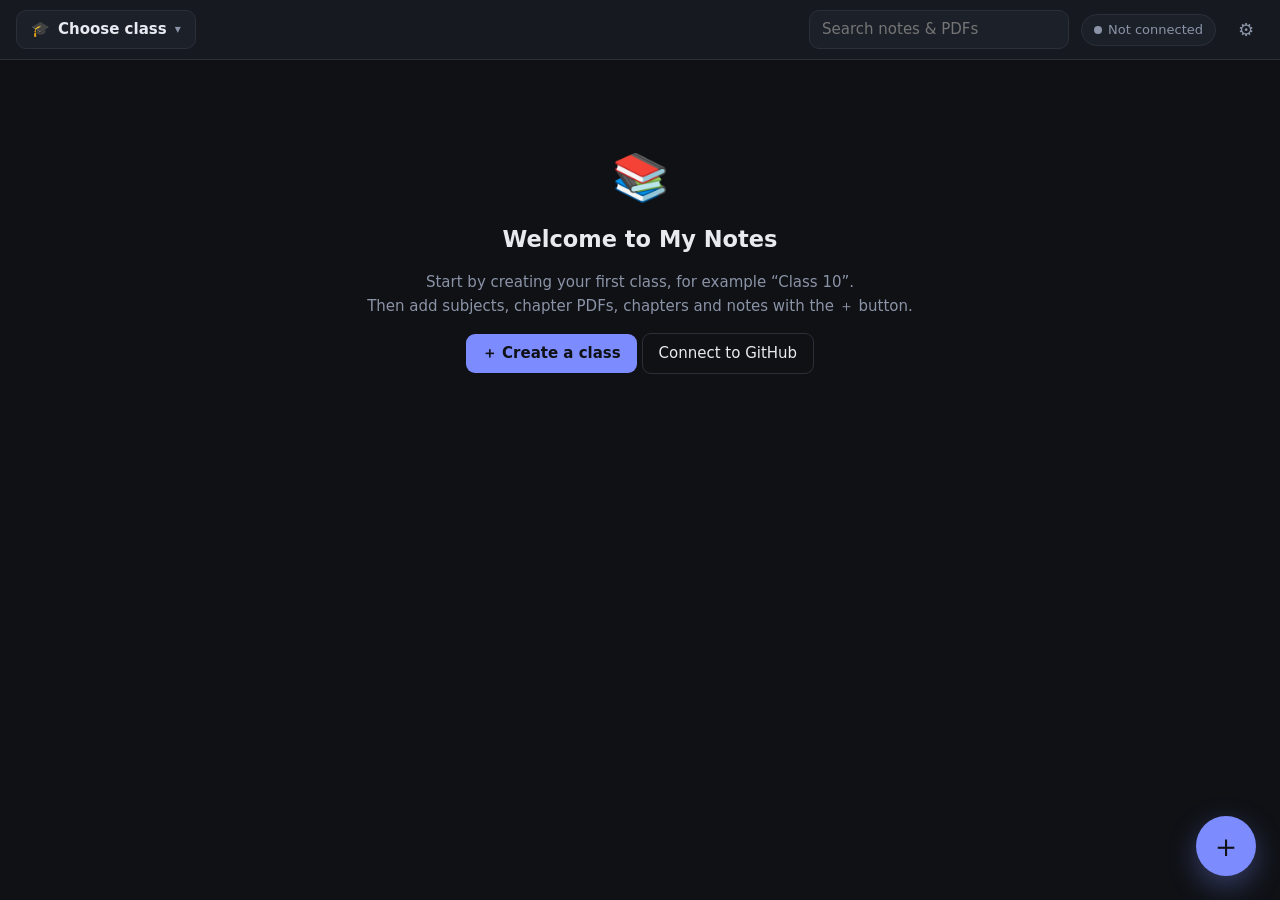
==== index.html @ a5c1ddc9 "Update web app to 1.2.0: chapter PDFs Co-Authored-By: Claude Opus 5.5 <noreply@anthropic.com> Claude" ====
<!doctype html>
<html lang="en">
<head>
<meta charset="utf-8">
<meta name="viewport" content="width=device-width, initial-scale=1, viewport-fit=cover">
<meta http-equiv="Content-Security-Policy"
  content="default-src 'self'; script-src 'self' 'wasm-unsafe-eval'; worker-src 'self' blob:; font-src 'self' data:; style-src 'self' 'unsafe-inline'; img-src 'self' data: https:; connect-src 'self' https://api.github.com">
<meta name="theme-color" content="#0f1115">
<meta name="color-scheme" content="dark">
<meta name="apple-mobile-web-app-capable" content="yes">
<meta name="mobile-web-app-capable" content="yes">
<meta name="apple-mobile-web-app-status-bar-style" content="black-translucent">
<meta name="apple-mobile-web-app-title" content="My Notes">
<link rel="manifest" href="manifest.webmanifest">
<link rel="icon" href="icons/icon-192.png">
<link rel="apple-touch-icon" href="icons/apple-touch-icon.png">
<title>My Notes</title>
<link rel="stylesheet" href="style.css">
</head>
<body>
  <div class="topbar">
    <div class="class-select">
      <button class="class-btn" id="classBtn" data-action="class-menu"></button>
      <div class="menu" id="classMenu"></div>
    </div>
    <nav class="crumbs" id="crumbs"></nav>
    <div class="spacer"></div>
    <input class="search" id="search" type="search" placeholder="Search notes &amp; PDFs" autocomplete="off">
    <button class="sync-pill" id="syncPill" data-action="sync"></button>
    <button class="icon-btn" data-action="settings" title="Settings">⚙</button>
  </div>

  <main id="main"></main>

  <button class="fab" id="fab" data-action="fab" title="Add (Ctrl+N)">＋</button>
  <div class="fab-tip" id="fabTip"></div>

  <div class="popup" id="popup"></div>
  <div class="modal-bg" id="modalBg"><div class="modal" id="modal"></div></div>
  <div class="toasts" id="toasts"></div>
  <input type="file" id="pdfInput" accept="application/pdf,.pdf" multiple hidden>

  <script src="vendor/marked.umd.js"></script>
  <script src="vendor/purify.min.js"></script>
  <script src="backend.js"></script>
  <script src="app.js"></script>
</body>
</html>
---- style.css ----
:root {
  --bg: #0f1115; --panel: #161920; --card: #1c2029; --hover: #242935; --raised: #2a3040;
  --text: #e8eaf0; --muted: #8b93a7; --line: #2a2f3a;
  --accent: #7c8cff; --accent-soft: #252b48;
  --claude: #e08a68; --claude-soft: #3a2a23;
  --danger: #ff6b6b; --ok: #5fd39a; --warn: #f2c14e;
  color-scheme: dark;
}
* { box-sizing: border-box; }
html, body { height: 100%; }
body { margin: 0; background: var(--bg); color: var(--text); display: flex; flex-direction: column;
  font: 15px/1.55 "Segoe UI", system-ui, -apple-system, Roboto, sans-serif; overflow: hidden; user-select: none;
  -webkit-user-select: none; -webkit-tap-highlight-color: transparent; -webkit-text-size-adjust: 100%;
  padding-left: var(--safe-area-inset-left, env(safe-area-inset-left, 0px)); padding-right: var(--safe-area-inset-right, env(safe-area-inset-right, 0px)); }
button { font: inherit; color: inherit; }
input, textarea { font: inherit; color: var(--text); user-select: text; -webkit-user-select: text; }
::-webkit-scrollbar { width: 10px; height: 10px; }
::-webkit-scrollbar-thumb { background: var(--line); border-radius: 10px; border: 2px solid var(--bg); }

/* ---------- top bar ---------- */
.topbar { display: flex; align-items: center; gap: 12px; padding: calc(10px + var(--safe-area-inset-top, env(safe-area-inset-top, 0px))) 16px 10px; background: var(--panel);
  border-bottom: 1px solid var(--line); flex: none; }
.class-select { position: relative; }
.class-btn { background: var(--card); border: 1px solid var(--line); border-radius: 10px; padding: 7px 14px;
  font-weight: 600; cursor: pointer; display: flex; gap: 8px; align-items: center; max-width: 240px; white-space: nowrap; }
.class-btn span.name { overflow: hidden; text-overflow: ellipsis; }
.class-btn:hover { background: var(--hover); }
.caret { color: var(--muted); font-size: 12px; }
.crumbs { font-size: 14px; color: var(--muted); white-space: nowrap; overflow: hidden; text-overflow: ellipsis; min-width: 0; }
.crumbs a { color: var(--accent); cursor: pointer; }
.crumbs a:hover { text-decoration: underline; }
.crumbs .sep { margin: 0 6px; opacity: .6; }
.spacer { flex: 1; }
.search { width: 260px; padding: 7px 12px; border-radius: 10px; border: 1px solid var(--line); background: var(--card); outline: none; }
.search:focus { border-color: var(--accent); }
.icon-btn { background: transparent; border: 1px solid transparent; border-radius: 8px; width: 36px; height: 36px;
  font-size: 18px; cursor: pointer; color: var(--muted); }
.icon-btn:hover { background: var(--hover); color: var(--text); }
.sync-pill { background: var(--card); border: 1px solid var(--line); border-radius: 99px; padding: 5px 12px;
  font-size: 13px; color: var(--muted); cursor: pointer; white-space: nowrap; }
.sync-pill:hover { background: var(--hover); }
.sync-pill .dot { display: inline-block; width: 8px; height: 8px; border-radius: 50%; margin-right: 6px; background: var(--muted); }
.sync-pill.ok .dot { background: var(--ok); }
.sync-pill.error .dot { background: var(--danger); }
.sync-pill.offline .dot { background: var(--warn); }
.sync-pill.syncing .dot { background: var(--accent); animation: pulse 1s infinite; }
@keyframes pulse { 50% { opacity: .3; } }

/* ---------- menus & popups ---------- */
.menu, .popup { position: absolute; min-width: 210px; background: var(--card); border: 1px solid var(--line);
  border-radius: 10px; padding: 6px; z-index: 30; display: none; box-shadow: 0 12px 32px rgba(0,0,0,.5); }
.menu { top: 44px; left: 0; min-width: 250px; max-height: 60vh; overflow: auto; }
.menu-item > span { white-space: nowrap; }
.menu.show, .popup.show { display: block; }
.menu-item { padding: 7px 12px; border-radius: 6px; cursor: pointer; display: flex; justify-content: space-between; gap: 12px; }
.menu-item:hover { background: var(--hover); }
.menu-item.active { color: var(--accent); font-weight: 600; }
.menu-item.danger { color: var(--danger); }
.menu-item .sub { color: var(--muted); font-size: 13px; }
.menu-sep { height: 1px; background: var(--line); margin: 6px 4px; }
.menu-item.accent { color: var(--accent); }

/* ---------- main ---------- */
main { flex: 1; overflow: auto; padding: 22px 28px calc(110px + var(--safe-area-inset-bottom, env(safe-area-inset-bottom, 0px))); -webkit-overflow-scrolling: touch; }
.section { margin-bottom: 28px; }
.label { font-size: 12px; text-transform: uppercase; letter-spacing: .07em; color: var(--muted); margin: 0 0 10px; }
h1.page { font-size: 24px; margin: 0 0 18px; display: flex; align-items: center; gap: 10px; }
.grid { display: grid; grid-template-columns: repeat(auto-fill, minmax(180px, 1fr)); gap: 14px; }
.folder { position: relative; background: var(--card); border: 1px solid var(--line); border-radius: 14px; padding: 16px 16px 14px;
  cursor: pointer; transition: transform .08s, border-color .08s, background .08s; }
.folder:hover { background: var(--hover); border-color: var(--accent); transform: translateY(-1px); }
.folder .icon { font-size: 30px; line-height: 1.2; }
.folder .name { font-weight: 600; margin-top: 6px; word-break: break-word; }
.folder .count { font-size: 13px; color: var(--muted); }
.folder .more { position: absolute; top: 8px; right: 8px; opacity: 0; }
.folder:hover .more { opacity: 1; }
.new-dot { display: inline-block; width: 8px; height: 8px; border-radius: 50%; background: var(--claude); margin-left: 6px; vertical-align: middle; }

.list { display: flex; flex-direction: column; gap: 10px; }
.note { background: var(--card); border: 1px solid var(--line); border-radius: 12px; padding: 12px 16px; cursor: pointer; }
.note:hover { background: var(--hover); border-color: var(--accent); }
.note .title { font-weight: 600; }
.note .snippet { color: var(--muted); font-size: 14px; margin-top: 2px; overflow: hidden; text-overflow: ellipsis; white-space: nowrap; }
.meta { font-size: 13px; color: var(--muted); display: flex; flex-wrap: wrap; gap: 8px; align-items: center; margin-top: 6px; }
.badge { font-size: 12px; padding: 1px 9px; border-radius: 99px; background: var(--claude-soft); color: var(--claude); font-weight: 600; }
.badge.me { background: var(--accent-soft); color: var(--accent); }
mark { background: #5b4a12; color: inherit; border-radius: 3px; padding: 0 2px; }

.empty { text-align: center; color: var(--muted); padding: 60px 20px; }
.empty .big { font-size: 46px; }
.empty h2 { color: var(--text); margin: 8px 0 4px; }

/* ---------- note view & editor ---------- */
.doc { max-width: 860px; margin: 0 auto; }
.doc-head { display: flex; align-items: flex-start; gap: 12px; margin-bottom: 8px; }
.doc-head h1 { margin: 0; font-size: 28px; flex: 1; user-select: text; }
.doc-body { background: var(--card); border: 1px solid var(--line); border-radius: 14px; padding: 22px 26px; margin-top: 16px; user-select: text; }
.md { line-height: 1.7; }
.md :first-child { margin-top: 0; }
.md h1, .md h2, .md h3 { line-height: 1.3; margin: 1.2em 0 .5em; }
.md a { color: var(--accent); }
.md code { background: var(--raised); padding: 1px 6px; border-radius: 5px; font-family: Consolas, monospace; font-size: .92em; }
.md pre { background: #0b0d11; border: 1px solid var(--line); padding: 14px; border-radius: 10px; overflow: auto; }
.md pre code { background: none; padding: 0; }
.md blockquote { margin: 0; padding: 4px 16px; border-left: 3px solid var(--accent); color: var(--muted); }
.md table { border-collapse: collapse; }
.md th, .md td { border: 1px solid var(--line); padding: 6px 10px; }
.md img { max-width: 100%; border-radius: 8px; }
.md hr { border: 0; border-top: 1px solid var(--line); }

.editor { max-width: 980px; margin: 0 auto; display: flex; flex-direction: column; height: 100%; }
.editor .bar { display: flex; gap: 8px; align-items: center; margin-bottom: 12px; }
.editor .where { color: var(--muted); font-size: 14px; flex: 1; }
.editor input.title { font-size: 24px; font-weight: 700; background: transparent; border: 0; border-bottom: 1px solid var(--line);
  padding: 6px 2px; outline: none; margin-bottom: 12px; }
.editor input.title:focus { border-color: var(--accent); }
.editor .panes { flex: 1; display: grid; grid-template-columns: 1fr; gap: 14px; min-height: 340px; }
.editor .panes.split { grid-template-columns: 1fr 1fr; }
.editor textarea { width: 100%; height: 100%; resize: none; background: var(--card); border: 1px solid var(--line); border-radius: 12px;
  padding: 16px; outline: none; font-family: Consolas, "Cascadia Mono", monospace; font-size: 14.5px; line-height: 1.6; }
.editor textarea:focus { border-color: var(--accent); }
.editor .live { background: var(--card); border: 1px solid var(--line); border-radius: 12px; padding: 16px 20px; overflow: auto; }
.hint { color: var(--muted); font-size: 12.5px; margin-top: 8px; }

/* ---------- subject sections & PDFs ---------- */
.grid.sections { grid-template-columns: repeat(auto-fill, minmax(230px, 1fr)); }
.section-card { padding: 22px 20px 18px; }
.section-card .icon { font-size: 38px; }
.section-card .name { font-size: 17px; }
.note.pdf-item { position: relative; padding-right: 52px; }
.note.pdf-item .more { position: absolute; top: 50%; right: 8px; transform: translateY(-50%); }
.badge.pdf { background: #3a2626; color: #ff8f8f; }

.pdf-view { max-width: 1140px; margin: 0 auto; }
.pdf-bar { position: sticky; top: -22px; z-index: 5; display: flex; align-items: center; gap: 8px; flex-wrap: wrap;
  background: var(--bg); padding: 8px 0 12px; margin-top: -8px; }
.pdf-title { flex: 1; min-width: 0; font-weight: 600; font-size: 17px; overflow: hidden; text-overflow: ellipsis; white-space: nowrap; }
.pdf-page { color: var(--muted); font-size: 13.5px; font-variant-numeric: tabular-nums; white-space: nowrap; }
.pdf-bar .btn { padding: 7px 12px; }
.pdf-pages { display: flex; flex-direction: column; align-items: center; gap: 14px; overflow-x: auto; padding-bottom: 20px; }
.pdf-sheet { background: #fff; border-radius: 4px; box-shadow: 0 4px 18px rgba(0,0,0,.45); flex: none; max-width: none; }
.pdf-sheet canvas { display: block; width: 100%; height: 100%; border-radius: 4px; }
.pdf-pages .empty { width: 100%; }

/* ---------- buttons ---------- */
.btn { background: var(--accent); color: #0f1115; border: 0; border-radius: 9px; padding: 8px 16px; font-weight: 600; cursor: pointer; white-space: nowrap; }
.btn:hover { filter: brightness(1.08); }
.btn.ghost { background: transparent; color: var(--text); border: 1px solid var(--line); font-weight: 500; }
.btn.ghost:hover { background: var(--hover); }
.btn.danger { background: var(--danger); }
.btn.ghost.danger { background: transparent; color: var(--danger); }

.fab { position: fixed; right: calc(24px + var(--safe-area-inset-right, env(safe-area-inset-right, 0px))); bottom: calc(24px + var(--safe-area-inset-bottom, env(safe-area-inset-bottom, 0px))); width: 60px; height: 60px; border-radius: 50%; border: 0; z-index: 10;
  background: var(--accent); color: #0f1115; font-size: 32px; line-height: 1; cursor: pointer; box-shadow: 0 10px 28px rgba(124,140,255,.35);
  transition: transform .12s; }
.fab:hover { transform: scale(1.06); }
.fab-tip { position: fixed; right: 100px; bottom: 46px; background: var(--card); border: 1px solid var(--line); z-index: 10;
  padding: 4px 10px; border-radius: 7px; font-size: 13px; color: var(--muted); opacity: 0; transition: opacity .12s; pointer-events: none; }
.fab:hover + .fab-tip { opacity: 1; }
.hidden { display: none !important; }

/* ---------- modal ---------- */
.modal-bg { position: fixed; inset: 0; background: rgba(0,0,0,.6); display: none; align-items: center; justify-content: center; z-index: 50; }
.modal-bg.show { display: flex; }
.modal { background: var(--panel); border: 1px solid var(--line); border-radius: 16px; padding: 22px; width: min(460px, 92vw);
  box-shadow: 0 20px 60px rgba(0,0,0,.6); max-height: 90vh; overflow: auto; }
.modal h3 { margin: 0 0 6px; font-size: 18px; }
.modal p { color: var(--muted); margin: 0 0 14px; font-size: 14px; }
.modal label { display: block; font-size: 13px; color: var(--muted); margin: 12px 0 4px; }
.modal input { width: 100%; padding: 9px 12px; border-radius: 9px; border: 1px solid var(--line); background: var(--card); outline: none; }
.modal input:focus { border-color: var(--accent); }
.modal .row { display: flex; justify-content: flex-end; gap: 8px; margin-top: 18px; }
.modal .row .left { margin-right: auto; }
.modal .err { color: var(--danger); font-size: 13px; margin-top: 8px; min-height: 1em; }
.modal ol { padding-left: 20px; color: var(--muted); font-size: 13.5px; margin: 6px 0 0; }
.modal a { color: var(--accent); cursor: pointer; }

/* ---------- toasts ---------- */
.toasts { position: fixed; left: 50%; bottom: calc(26px + var(--safe-area-inset-bottom, env(safe-area-inset-bottom, 0px))); width: max-content; max-width: calc(100vw - 32px); transform: translateX(-50%); display: flex; flex-direction: column; gap: 8px; z-index: 60; align-items: center; }
.toast { background: var(--raised); border: 1px solid var(--line); padding: 9px 16px; border-radius: 10px; font-size: 14px;
  box-shadow: 0 8px 24px rgba(0,0,0,.5); animation: rise .18s ease-out; }
.toast.claude { border-color: var(--claude); }
.toast.error { border-color: var(--danger); }
@keyframes rise { from { transform: translateY(8px); opacity: 0; } }

/* ---------- touch screens ---------- */
@media (hover: none) {
  .folder .more { opacity: .7; }
  .pdf-item .more { opacity: .8; }
  .folder:hover { transform: none; }
  .fab-tip, .editor .hint { display: none; }
  .icon-btn, .btn, .menu-item { min-height: 40px; }
}

/* ---------- phones and narrow windows ---------- */
@media (max-width: 760px) {
  .topbar { flex-wrap: wrap; gap: 8px 10px; padding-left: 12px; padding-right: 12px; }
  .spacer { display: none; }
  .search { order: 2; flex: 1; width: auto; min-width: 0; font-size: 16px; }
  .class-btn { order: 1; max-width: 46vw; }
  .class-select { order: 1; }
  .sync-pill { order: 3; padding: 5px 9px; }
  .sync-pill .pill-text { display: none; }
  .sync-pill .dot { margin-right: 0; }
  .topbar > .icon-btn { order: 4; }
  .crumbs { order: 5; flex-basis: 100%; font-size: 13.5px; }
  .crumbs:empty { display: none; }
  main { padding: 16px 14px calc(100px + var(--safe-area-inset-bottom, env(safe-area-inset-bottom, 0px))); }
  h1.page { font-size: 21px; margin-bottom: 14px; }
  .grid { grid-template-columns: repeat(auto-fill, minmax(140px, 1fr)); gap: 10px; }
  .folder { padding: 14px 12px 12px; }
  .doc-head { flex-wrap: wrap; }
  .doc-head h1 { flex-basis: 100%; font-size: 23px; }
  .doc-body { padding: 16px; }
  .editor .bar { flex-wrap: wrap; }
  .editor .where { flex-basis: 100%; }
  .editor .panes.split { grid-template-columns: 1fr; }
  .editor .panes.split textarea { display: none; }
  .editor input.title { font-size: 20px; }
  .editor textarea { font-size: 16px; }
  .modal { padding: 18px; }
  .modal input { font-size: 16px; }
  .fab { width: 56px; height: 56px; font-size: 30px; }
  .pdf-bar { top: -16px; }
  .pdf-title { flex-basis: 100%; order: -1; }
  .grid.sections { grid-template-columns: 1fr 1fr; }
  .section-card { padding: 18px 14px 14px; }
}
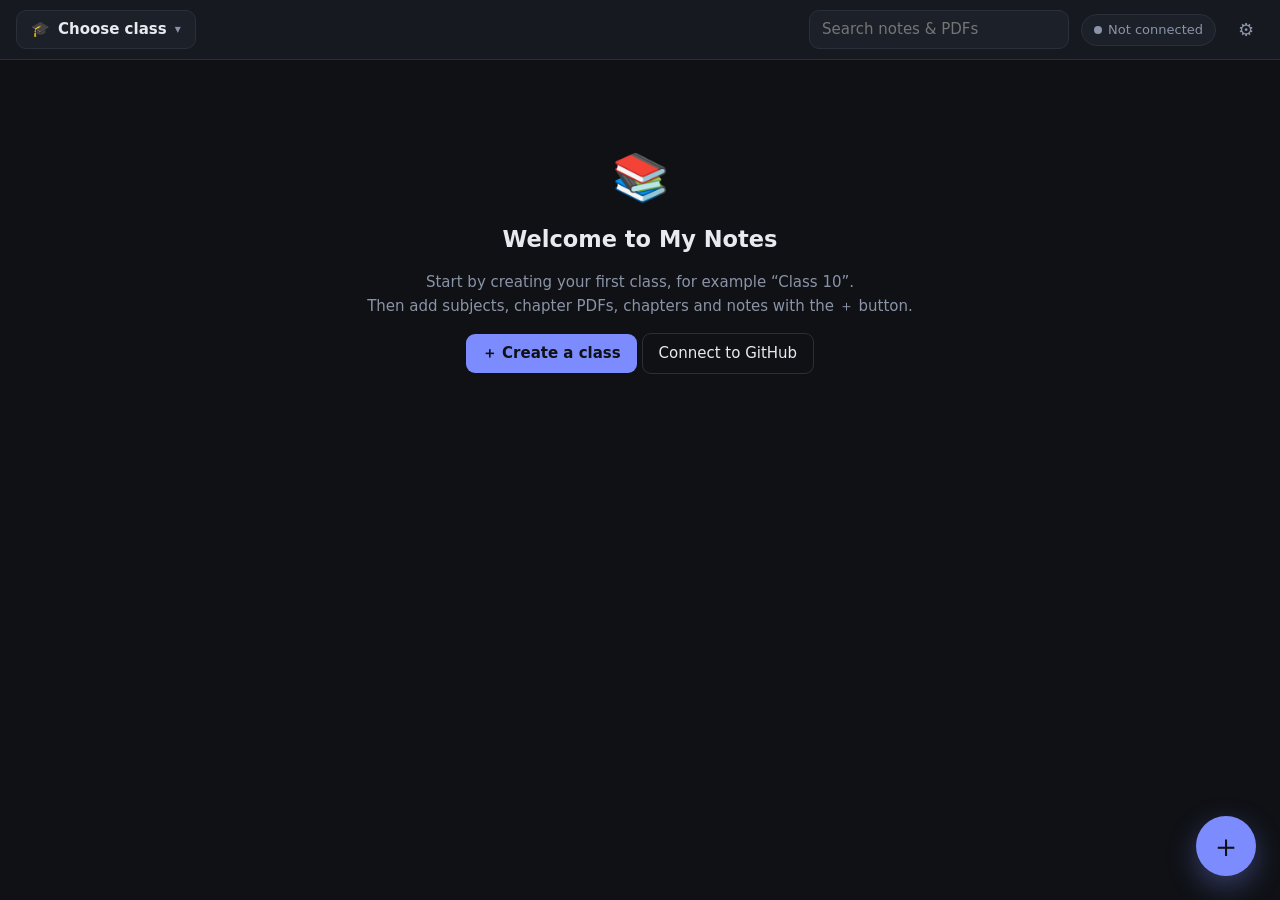
==== commit 46de697d: "Update web app to 1.2.1: easier PDF uploads Co-Authored-By: Claude Opus 5.5 <noreply@anthropic.com> " ====
--- a/index.html
+++ b/index.html
@@ -38,7 +38,7 @@
   <div class="popup" id="popup"></div>
   <div class="modal-bg" id="modalBg"><div class="modal" id="modal"></div></div>
   <div class="toasts" id="toasts"></div>
-  <input type="file" id="pdfInput" accept="application/pdf,.pdf" multiple hidden>
+  <input type="file" id="pdfInput" class="visually-hidden" accept="application/pdf,.pdf" multiple tabindex="-1" aria-hidden="true">
 
   <script src="vendor/marked.umd.js"></script>
   <script src="vendor/purify.min.js"></script>
--- a/style.css
+++ b/style.css
@@ -123,6 +123,11 @@
 .hint { color: var(--muted); font-size: 12.5px; margin-top: 8px; }
 
 /* ---------- subject sections & PDFs ---------- */
+/* Kept in the page (not display:none) so every phone and iPad lets it open the file picker. */
+.visually-hidden { position: fixed; left: 0; bottom: 0; width: 1px; height: 1px; opacity: 0; overflow: hidden; pointer-events: none; }
+.page-row { display: flex; align-items: center; gap: 12px; flex-wrap: wrap; margin-bottom: 18px; }
+.page-row h1.page { margin: 0; flex: 1; min-width: 0; }
+label.btn { display: inline-flex; align-items: center; gap: 6px; }
 .grid.sections { grid-template-columns: repeat(auto-fill, minmax(230px, 1fr)); }
 .section-card { padding: 22px 20px 18px; }
 .section-card .icon { font-size: 38px; }
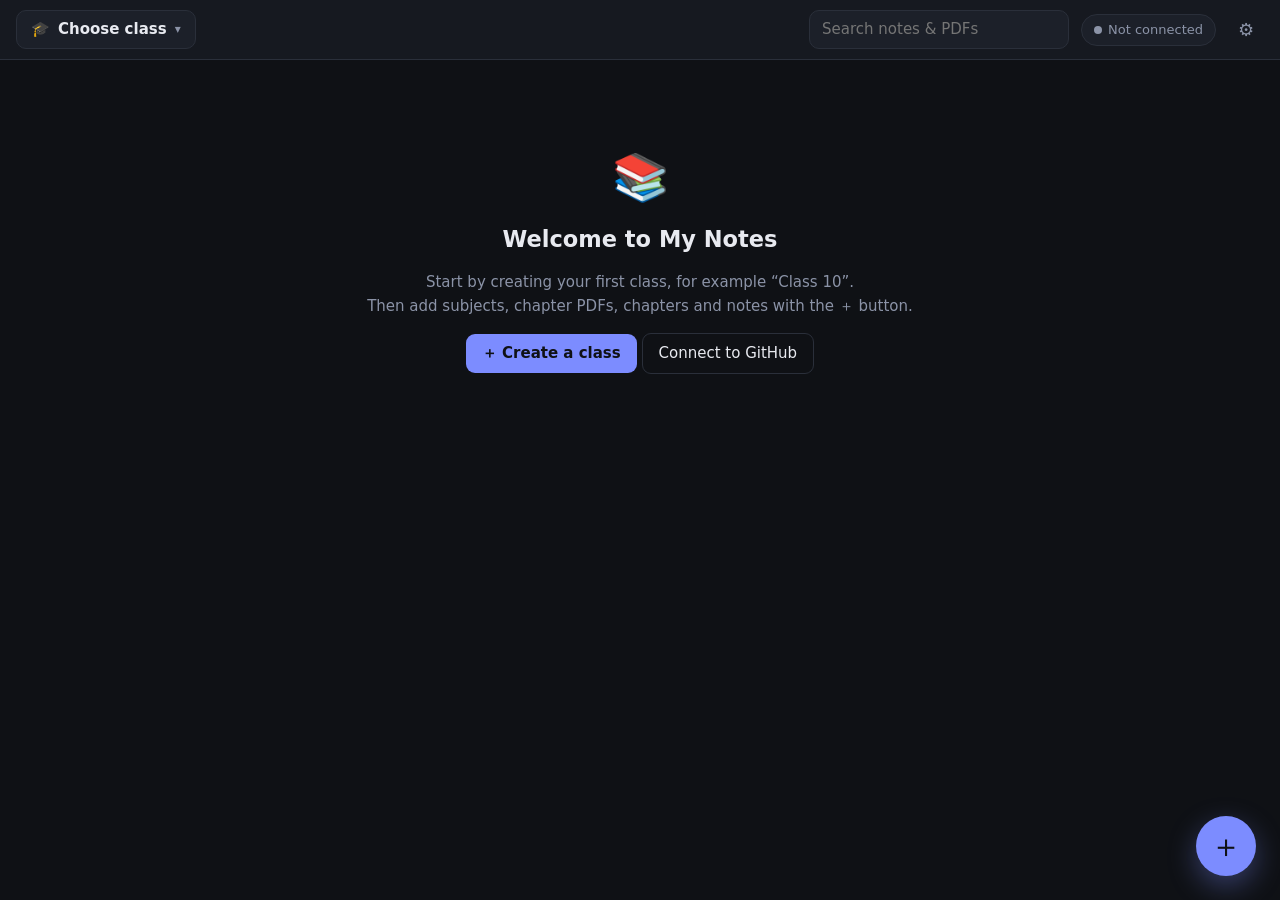
==== commit e070318b: "Update web app to 1.4.0: sharing and more file types Co-Authored-By: Claude Opus 5.5 <noreply@anthro" ====
--- a/index.html
+++ b/index.html
@@ -4,7 +4,7 @@
 <meta charset="utf-8">
 <meta name="viewport" content="width=device-width, initial-scale=1, viewport-fit=cover">
 <meta http-equiv="Content-Security-Policy"
-  content="default-src 'self'; script-src 'self' 'wasm-unsafe-eval'; worker-src 'self' blob:; font-src 'self' data:; style-src 'self' 'unsafe-inline'; img-src 'self' data: https:; connect-src 'self' https://api.github.com">
+  content="default-src 'self'; script-src 'self' 'wasm-unsafe-eval'; worker-src 'self' blob:; font-src 'self' data:; style-src 'self' 'unsafe-inline'; img-src 'self' data: blob: https:; connect-src 'self' https://api.github.com">
 <meta name="theme-color" content="#0f1115">
 <meta name="color-scheme" content="dark">
 <meta name="apple-mobile-web-app-capable" content="yes">
@@ -38,7 +38,7 @@
   <div class="popup" id="popup"></div>
   <div class="modal-bg" id="modalBg"><div class="modal" id="modal"></div></div>
   <div class="toasts" id="toasts"></div>
-  <input type="file" id="pdfInput" class="visually-hidden" accept="application/pdf,.pdf" multiple tabindex="-1" aria-hidden="true">
+  <input type="file" id="pdfInput" class="visually-hidden" accept=".pdf,.doc,.docx,.odt,.rtf,.ppt,.pptx,.odp,.xls,.xlsx,.csv,.ods,.jpg,.jpeg,.png,.gif,.webp,.heic,.txt,application/pdf,image/*" multiple tabindex="-1" aria-hidden="true">
 
   <script src="vendor/marked.umd.js"></script>
   <script src="vendor/purify.min.js"></script>
--- a/style.css
+++ b/style.css
@@ -126,15 +126,26 @@
 /* Kept in the page (not display:none) so every phone and iPad lets it open the file picker. */
 .visually-hidden { position: fixed; left: 0; bottom: 0; width: 1px; height: 1px; opacity: 0; overflow: hidden; pointer-events: none; }
 .page-row { display: flex; align-items: center; gap: 12px; flex-wrap: wrap; margin-bottom: 18px; }
-.page-row h1.page { margin: 0; flex: 1; min-width: 0; }
+.page-row h1.page { margin: 0; flex: 1 1 260px; min-width: 0; overflow-wrap: anywhere; }
 label.btn { display: inline-flex; align-items: center; gap: 6px; }
+.empty-actions { display: flex; gap: 10px; justify-content: center; flex-wrap: wrap; }
 .grid.sections { grid-template-columns: repeat(auto-fill, minmax(230px, 1fr)); }
 .section-card { padding: 22px 20px 18px; }
 .section-card .icon { font-size: 38px; }
 .section-card .name { font-size: 17px; }
-.note.pdf-item { position: relative; padding-right: 52px; }
-.note.pdf-item .more { position: absolute; top: 50%; right: 8px; transform: translateY(-50%); }
-.badge.pdf { background: #3a2626; color: #ff8f8f; }
+.note.file-item { display: flex; align-items: center; gap: 14px; }
+.file-item .file-icon { flex: none; }
+.file-item .file-text { flex: 1; min-width: 0; }
+.file-item .title { overflow-wrap: anywhere; }
+.file-item .meta { margin-top: 2px; }
+.file-item .more { flex: none; }
+.file-image { max-width: 100%; height: auto; border-radius: 8px; box-shadow: 0 4px 18px rgba(0,0,0,.45); }
+.file-text-view { width: 100%; background: var(--card); border: 1px solid var(--line); border-radius: 12px; padding: 16px;
+  white-space: pre-wrap; overflow-wrap: anywhere; font-family: Consolas, monospace; font-size: 14px; user-select: text; -webkit-user-select: text; }
+.file-card { text-align: center; padding: 40px 16px; width: 100%; }
+.file-card h2 { margin: 16px 0 2px; overflow-wrap: anywhere; }
+.file-card p { color: var(--muted); margin: 4px 0; }
+.file-card .hint-text { margin: 14px 0 18px; }
 
 .pdf-view { max-width: 1140px; margin: 0 auto; }
 .pdf-bar { position: sticky; top: -22px; z-index: 5; display: flex; align-items: center; gap: 8px; flex-wrap: wrap;
@@ -191,7 +202,7 @@
 /* ---------- touch screens ---------- */
 @media (hover: none) {
   .folder .more { opacity: .7; }
-  .pdf-item .more { opacity: .8; }
+  .file-item .more { opacity: .8; }
   .folder:hover { transform: none; }
   .fab-tip, .editor .hint { display: none; }
   .icon-btn, .btn, .menu-item { min-height: 40px; }
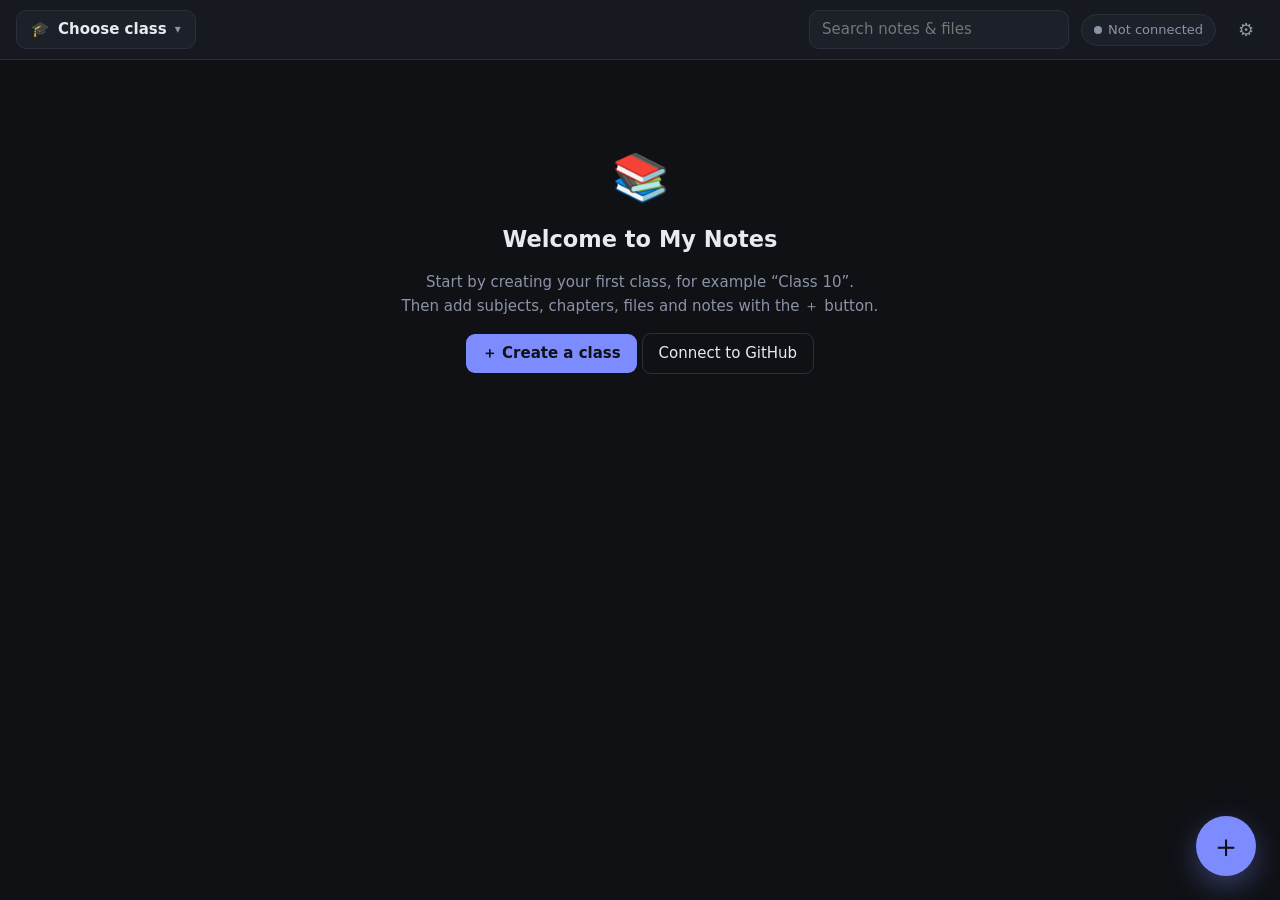
==== commit 54d7911d: "Update web app to 1.7.0: upload any type of file Co-Authored-By: Claude Opus 5.5 <noreply@anthropic." ====
--- a/index.html
+++ b/index.html
@@ -4,7 +4,7 @@
 <meta charset="utf-8">
 <meta name="viewport" content="width=device-width, initial-scale=1, viewport-fit=cover">
 <meta http-equiv="Content-Security-Policy"
-  content="default-src 'self'; script-src 'self' 'wasm-unsafe-eval'; worker-src 'self' blob:; font-src 'self' data:; style-src 'self' 'unsafe-inline'; img-src 'self' data: blob: https:; connect-src 'self' https://api.github.com">
+  content="default-src 'self'; script-src 'self'; style-src 'self' 'unsafe-inline'; img-src 'self' data: blob: https:; connect-src 'self' https://api.github.com">
 <meta name="theme-color" content="#0f1115">
 <meta name="color-scheme" content="dark">
 <meta name="apple-mobile-web-app-capable" content="yes">
@@ -25,7 +25,7 @@
     </div>
     <nav class="crumbs" id="crumbs"></nav>
     <div class="spacer"></div>
-    <input class="search" id="search" type="search" placeholder="Search notes &amp; PDFs" autocomplete="off">
+    <input class="search" id="search" type="search" placeholder="Search notes &amp; files" autocomplete="off">
     <button class="sync-pill" id="syncPill" data-action="sync"></button>
     <button class="icon-btn" data-action="settings" title="Settings">⚙</button>
   </div>
@@ -38,7 +38,8 @@
   <div class="popup" id="popup"></div>
   <div class="modal-bg" id="modalBg"><div class="modal" id="modal"></div></div>
   <div class="toasts" id="toasts"></div>
-  <input type="file" id="pdfInput" class="visually-hidden" accept=".pdf,.doc,.docx,.odt,.rtf,.ppt,.pptx,.odp,.xls,.xlsx,.csv,.ods,.jpg,.jpeg,.png,.gif,.webp,.heic,.txt,application/pdf,image/*" multiple tabindex="-1" aria-hidden="true">
+  <input type="file" id="pdfInput" class="visually-hidden" multiple tabindex="-1" aria-hidden="true">
+  <input type="file" id="folderInput" class="visually-hidden" webkitdirectory multiple tabindex="-1" aria-hidden="true">
 
   <script src="vendor/marked.umd.js"></script>
   <script src="vendor/purify.min.js"></script>
--- a/style.css
+++ b/style.css
@@ -129,7 +129,7 @@
 .page-row h1.page { margin: 0; flex: 1 1 260px; min-width: 0; overflow-wrap: anywhere; }
 label.btn { display: inline-flex; align-items: center; gap: 6px; }
 .empty-actions { display: flex; gap: 10px; justify-content: center; flex-wrap: wrap; }
-.grid.sections { grid-template-columns: repeat(auto-fill, minmax(230px, 1fr)); }
+.grid.sections { grid-template-columns: repeat(auto-fill, minmax(230px, 1fr)); margin-bottom: 28px; }
 .section-card { padding: 22px 20px 18px; }
 .section-card .icon { font-size: 38px; }
 .section-card .name { font-size: 17px; }
@@ -139,24 +139,9 @@
 .file-item .title { overflow-wrap: anywhere; }
 .file-item .meta { margin-top: 2px; }
 .file-item .more { flex: none; }
-.file-image { max-width: 100%; height: auto; border-radius: 8px; box-shadow: 0 4px 18px rgba(0,0,0,.45); }
-.file-text-view { width: 100%; background: var(--card); border: 1px solid var(--line); border-radius: 12px; padding: 16px;
-  white-space: pre-wrap; overflow-wrap: anywhere; font-family: Consolas, monospace; font-size: 14px; user-select: text; -webkit-user-select: text; }
-.file-card { text-align: center; padding: 40px 16px; width: 100%; }
-.file-card h2 { margin: 16px 0 2px; overflow-wrap: anywhere; }
-.file-card p { color: var(--muted); margin: 4px 0; }
-.file-card .hint-text { margin: 14px 0 18px; }
-
-.pdf-view { max-width: 1140px; margin: 0 auto; }
-.pdf-bar { position: sticky; top: -22px; z-index: 5; display: flex; align-items: center; gap: 8px; flex-wrap: wrap;
-  background: var(--bg); padding: 8px 0 12px; margin-top: -8px; }
-.pdf-title { flex: 1; min-width: 0; font-weight: 600; font-size: 17px; overflow: hidden; text-overflow: ellipsis; white-space: nowrap; }
-.pdf-page { color: var(--muted); font-size: 13.5px; font-variant-numeric: tabular-nums; white-space: nowrap; }
-.pdf-bar .btn { padding: 7px 12px; }
-.pdf-pages { display: flex; flex-direction: column; align-items: center; gap: 14px; overflow-x: auto; padding-bottom: 20px; }
-.pdf-sheet { background: #fff; border-radius: 4px; box-shadow: 0 4px 18px rgba(0,0,0,.45); flex: none; max-width: none; }
-.pdf-sheet canvas { display: block; width: 100%; height: 100%; border-radius: 4px; }
-.pdf-pages .empty { width: 100%; }
+
+
+
 
 /* ---------- buttons ---------- */
 .btn { background: var(--accent); color: #0f1115; border: 0; border-radius: 9px; padding: 8px 16px; font-weight: 600; cursor: pointer; white-space: nowrap; }
@@ -237,8 +222,6 @@
   .modal { padding: 18px; }
   .modal input { font-size: 16px; }
   .fab { width: 56px; height: 56px; font-size: 30px; }
-  .pdf-bar { top: -16px; }
-  .pdf-title { flex-basis: 100%; order: -1; }
   .grid.sections { grid-template-columns: 1fr 1fr; }
   .section-card { padding: 18px 14px 14px; }
 }
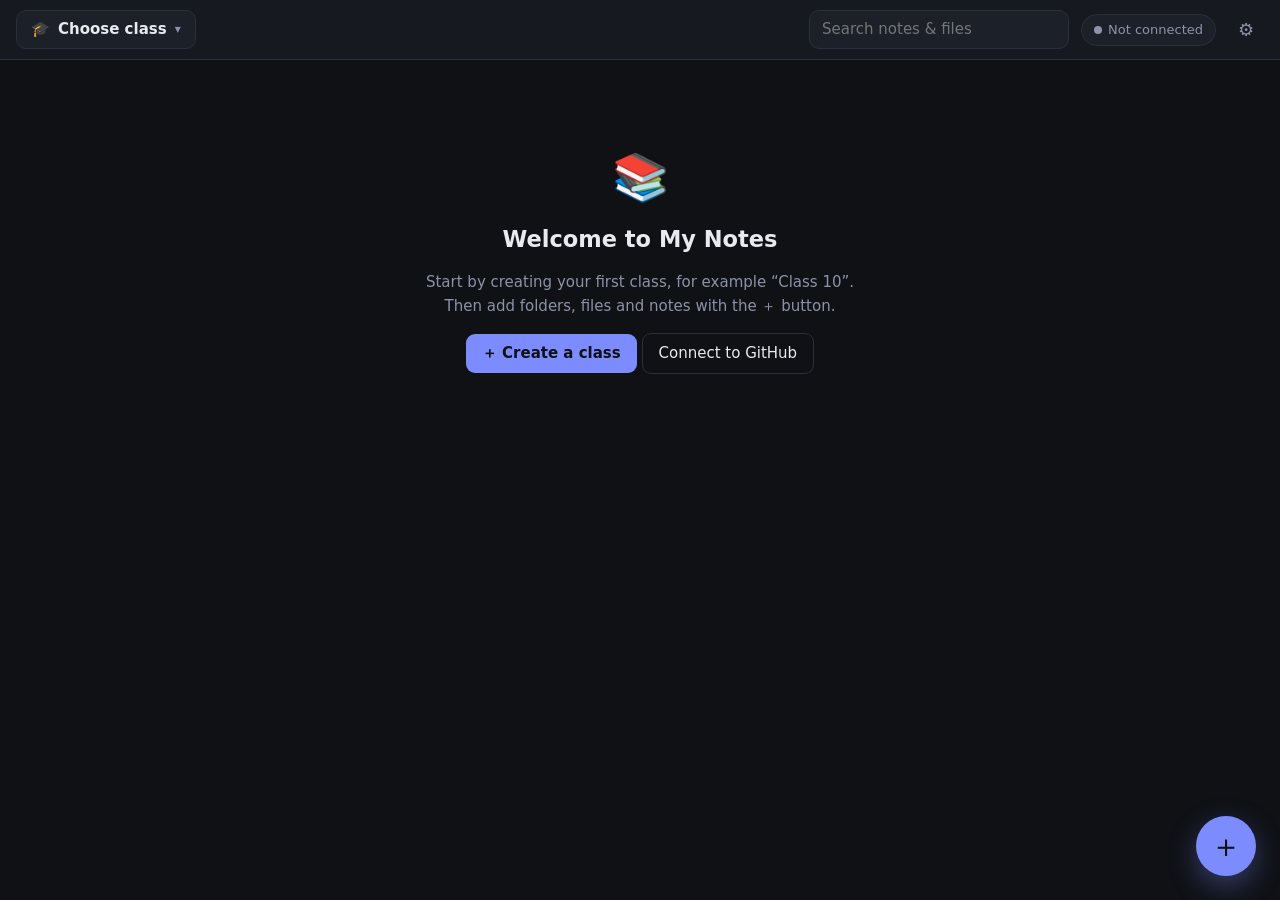
==== commit 18b01e60: "Update web app to 1.8.0: folders at any depth, Move to…, any file size Co-Authored-By: Claude Opus 5" ====
--- a/index.html
+++ b/index.html
@@ -38,6 +38,7 @@
   <div class="popup" id="popup"></div>
   <div class="modal-bg" id="modalBg"><div class="modal" id="modal"></div></div>
   <div class="toasts" id="toasts"></div>
+  <div class="drop-overlay"><div class="drop-box">📥<div id="dropHint">Drop to upload</div></div></div>
   <input type="file" id="pdfInput" class="visually-hidden" multiple tabindex="-1" aria-hidden="true">
   <input type="file" id="folderInput" class="visually-hidden" webkitdirectory multiple tabindex="-1" aria-hidden="true">
 
--- a/style.css
+++ b/style.css
@@ -143,6 +143,21 @@
 
 
 
+/* ---------- move picker ---------- */
+.move-list { max-height: 55vh; overflow: auto; border: 1px solid var(--line); border-radius: 10px; padding: 4px; }
+.move-row { padding: 9px 12px; border-radius: 7px; cursor: pointer; overflow-wrap: anywhere; }
+.move-row:hover { background: var(--hover); }
+.move-row.current { color: var(--muted); cursor: default; }
+.move-row.current:hover { background: none; }
+.move-row .sub { color: var(--muted); font-size: 13px; }
+
+/* ---------- drag & drop upload ---------- */
+.drop-overlay { position: fixed; inset: 0; z-index: 70; display: none; align-items: center; justify-content: center;
+  background: rgba(15,17,21,.82); pointer-events: none; }
+body.dragging .drop-overlay { display: flex; }
+.drop-box { border: 3px dashed var(--accent); border-radius: 20px; padding: 40px 56px; text-align: center; font-size: 46px; }
+.drop-box div { font-size: 18px; font-weight: 600; margin-top: 8px; }
+
 /* ---------- buttons ---------- */
 .btn { background: var(--accent); color: #0f1115; border: 0; border-radius: 9px; padding: 8px 16px; font-weight: 600; cursor: pointer; white-space: nowrap; }
 .btn:hover { filter: brightness(1.08); }
@@ -204,7 +219,7 @@
   .sync-pill .pill-text { display: none; }
   .sync-pill .dot { margin-right: 0; }
   .topbar > .icon-btn { order: 4; }
-  .crumbs { order: 5; flex-basis: 100%; font-size: 13.5px; }
+  .crumbs { order: 5; flex-basis: 100%; font-size: 13.5px; white-space: normal; line-height: 1.6; }
   .crumbs:empty { display: none; }
   main { padding: 16px 14px calc(100px + var(--safe-area-inset-bottom, env(safe-area-inset-bottom, 0px))); }
   h1.page { font-size: 21px; margin-bottom: 14px; }
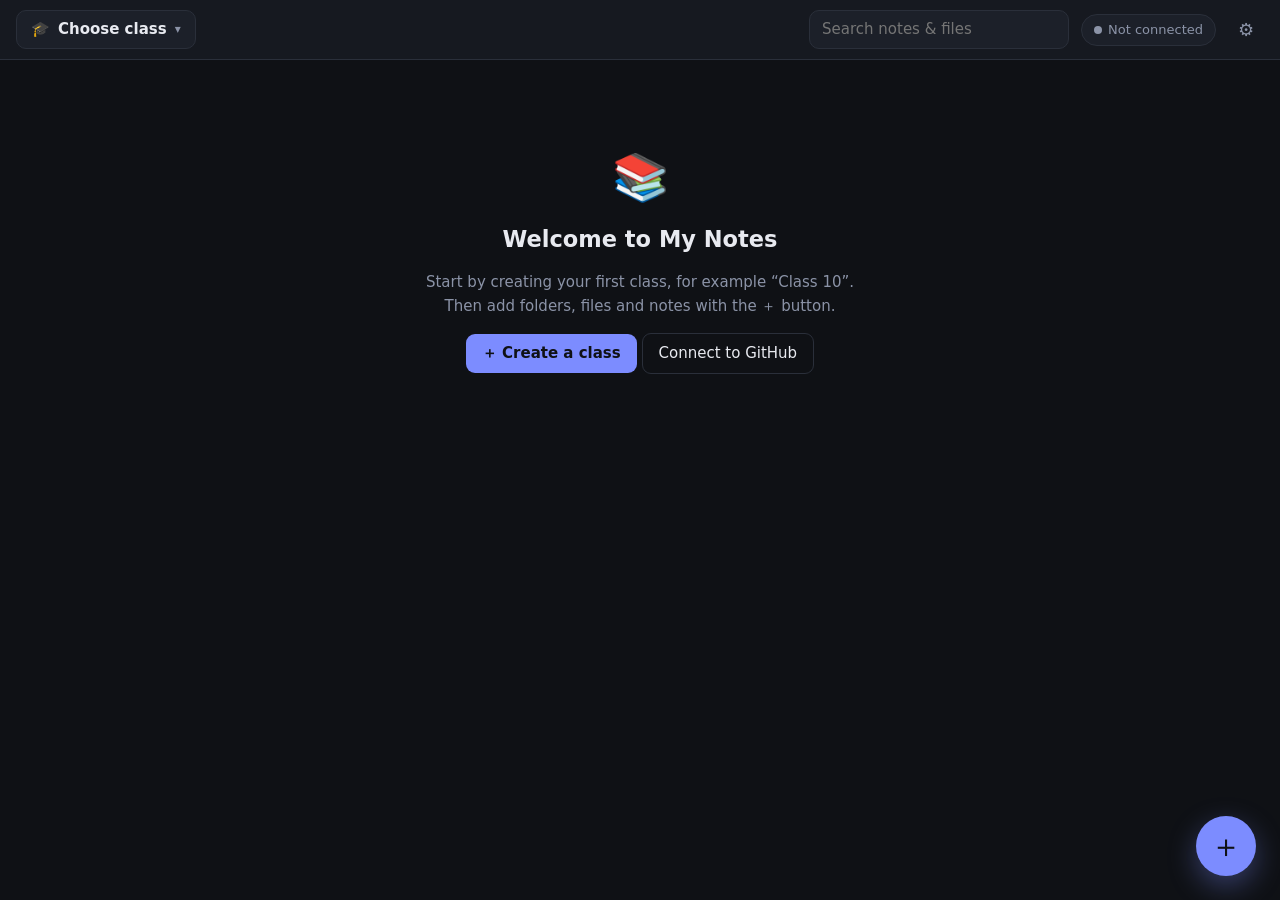
==== commit 348effe1: "Web app 1.9.0: recycle bin, favourites, sorting, take a photo Co-Authored-By: Claude Opus 5.5 <norep" ====
--- a/index.html
+++ b/index.html
@@ -40,6 +40,7 @@
   <div class="toasts" id="toasts"></div>
   <div class="drop-overlay"><div class="drop-box">📥<div id="dropHint">Drop to upload</div></div></div>
   <input type="file" id="pdfInput" class="visually-hidden" multiple tabindex="-1" aria-hidden="true">
+  <input type="file" id="cameraInput" class="visually-hidden" accept="image/*" capture="environment" tabindex="-1" aria-hidden="true">
   <input type="file" id="folderInput" class="visually-hidden" webkitdirectory multiple tabindex="-1" aria-hidden="true">
 
   <script src="vendor/marked.umd.js"></script>
--- a/style.css
+++ b/style.css
@@ -121,6 +121,14 @@
 .editor textarea:focus { border-color: var(--accent); }
 .editor .live { background: var(--card); border: 1px solid var(--line); border-radius: 12px; padding: 16px 20px; overflow: auto; }
 .hint { color: var(--muted); font-size: 12.5px; margin-top: 8px; }
+
+/* ---------- favourites, recycle bin ---------- */
+.star { color: #f5c542; margin-left: 6px; font-size: .9em; }
+.fav-grid { margin-bottom: 12px; }
+.btn.fav-btn.on { color: #f5c542; }
+.trash-emoji { flex: none; width: 40px; text-align: center; font-size: 30px; line-height: 1.2; }
+.trash-item { cursor: default; }
+.trash-actions { flex: none; display: flex; gap: 8px; }
 
 /* ---------- subject sections & PDFs ---------- */
 /* Kept in the page (not display:none) so every phone and iPad lets it open the file picker. */
@@ -238,5 +246,9 @@
   .modal input { font-size: 16px; }
   .fab { width: 56px; height: 56px; font-size: 30px; }
   .grid.sections { grid-template-columns: 1fr 1fr; }
+  .trash-item { flex-wrap: wrap; }
+  .trash-item .file-text { flex-basis: calc(100% - 60px); }
+  .trash-actions { flex-basis: 100%; }
+  .trash-actions .btn { flex: 1; }
   .section-card { padding: 18px 14px 14px; }
 }
